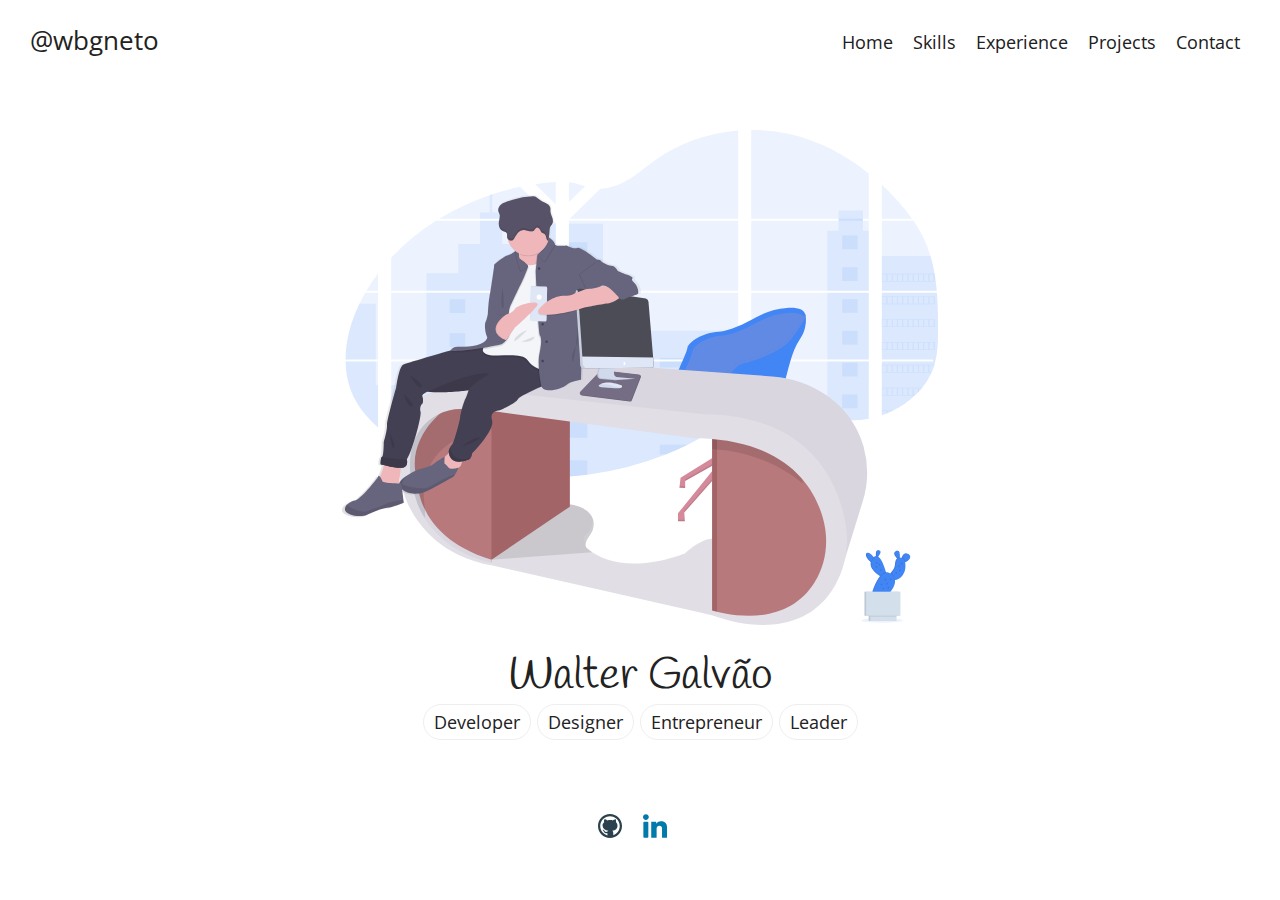
==== index.html @ 32a5474f "Home Page" ====
<!doctype html>
<html lang="en">
<head>
    <meta charset="UTF-8">
    <meta name="viewport"
          content="width=device-width, user-scalable=no, initial-scale=1.0, maximum-scale=1.0, minimum-scale=1.0">
    <meta http-equiv="X-UA-Compatible" content="ie=edge">
    <link href="https://fonts.googleapis.com/css?family=Handlee|Open+Sans|Pacifico&display=swap" rel="stylesheet">
    <link rel="stylesheet" href="css/reset.css">
    <link rel="stylesheet" href="css/main.css">
    <title>Walter Galvao</title>
</head>
<body>
        <header>
            <nav class="navigation">
                <div class="navigation__logo">@wbgneto</div>
                <ul class="navigation__menu" role="menu">
                    <li class="navigation__item">
                        <a href="#" class="navigation__link">Home</a>
                    </li>
                    <li class="navigation__item">
                        <a href="#" class="navigation__link">Skills</a>
                    </li>
                    <li class="navigation__item">
                        <a href="#" class="navigation__link">Experience</a>
                    </li>
                    <li class="navigation__item">
                        <a href="#" class="navigation__link">Projects</a>
                    </li>
                    <li class="navigation__item">
                        <a href="#" class="navigation__link">Contact</a>
                    </li>
                </ul>
            </nav>
        </header>
        <main>
            <div class="cover">
                <div class="container content">
                    <img src="images/dev.svg" class="content__image">
                    <h1 class="content__title default-cursor">Walter Galvão</h1>

                    <div class="content__subheader">
                        <span class="pill default-cursor">Developer</span>
                        <span class="pill default-cursor">Designer</span>
                        <span class="pill default-cursor">Entrepreneur</span>
                        <span class="pill default-cursor">Leader</span>
                    </div>

                    <div class="social">
                        <a href="http://gitlab.com/wbgneto" target="_blank">
                            <img src="images/icons/github.svg" class="social__icon">
                        </a>
                        <a href="https://www.linkedin.com/in/wbgneto/" target="_blank">
                            <img src="images/icons/linkedin.svg" class="social__icon">
                        </a>
                    </div>
                </div>
            </div>
        </main>
    <script src="js/main.js"></script>
</body>
</html>
---- css/main.css ----
body {
    font-size: 22px;
    font-family: 'Open Sans', sans-serif;
}

a {
    text-decoration: none;
}

.container {
    max-width: 1200px;
    margin: 0 auto;
}

.navigation {
    min-height: 80px;
    padding: 0 30px;
    display: flex;
    flex-wrap: wrap;
    justify-content: space-between;
    align-items: center;
}

.navigation__logo {
    font-size: 1.2em;
}

.navigation__menu {
    display: flex;
}

.navigation__item {
    padding: 10px;
}

.navigation__item:first-child {
    padding-left: 0;
}

.navigation__link {
    font-size: 0.8em;
    text-decoration: none;
    color: #202020;
}
.navigation__link:hover {
    text-decoration: underline;
}

.cover {
    height: calc(100vh - 80px);
    padding: 0 10px;
}

.content {
    padding: 50px 0;
    text-align: center;
}

.content__image {
    height: 500px;
    max-height: 55vh;
    max-width: 100%;
}

.content__title {
    margin-top: 30px;
    font-size: 2em;
    font-family: 'Handlee', cursive;
}

.content__subtitle {
    margin-top: 20px;
}

.social {
    margin-top: 80px;
}

.social__icon {
    height: 24px;
    margin-right: 15px;
}

.social__icon:first-child {
    margin-right: 15px;
}

.content__subheader {
    margin-top: 10px;
}

.pill {
    padding: 5px 10px;
    border: 1px solid #eee;
    border-radius: 20px;
    font-size: 0.8em;
}

.default-cursor:hover {
    cursor: default;
}
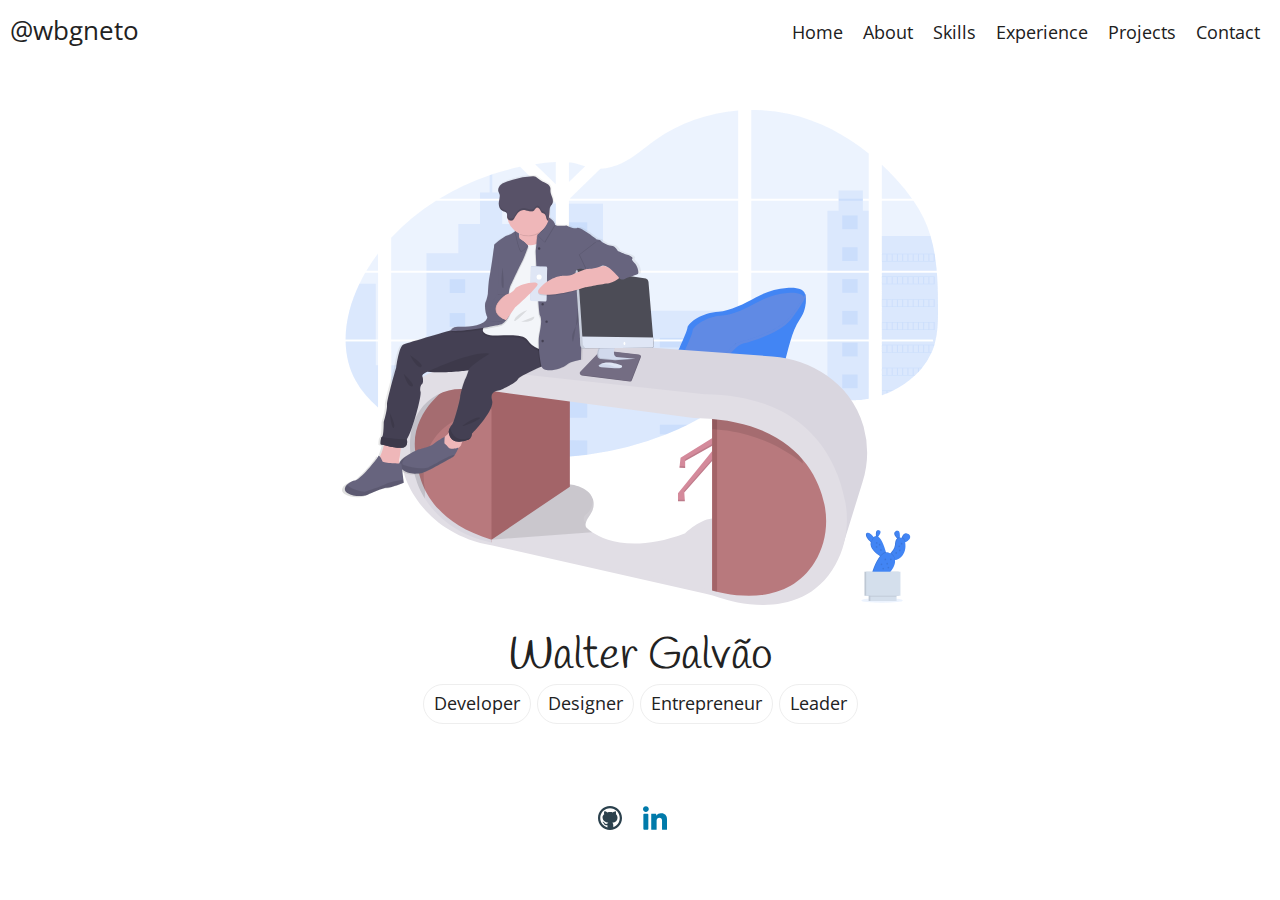
==== commit d7bd7d7b: "Skills & About page" ====
--- a/index.html
+++ b/index.html
@@ -8,42 +8,51 @@
     <link href="https://fonts.googleapis.com/css?family=Handlee|Open+Sans|Pacifico&display=swap" rel="stylesheet">
     <link rel="stylesheet" href="css/reset.css">
     <link rel="stylesheet" href="css/main.css">
-    <title>Walter Galvao</title>
+    <link rel="stylesheet" href="css/navigation.css">
+    <link rel="stylesheet" href="css/utilities.css">
+    <link rel="stylesheet" href="css/components.css">
+    <link rel="stylesheet" href="css/home.css">
+    <link rel="shortcut icon" type="image/png" href="images/favicon.png"/>
+    <title>Walter Galvão</title>
 </head>
 <body>
-        <header>
-            <nav class="navigation">
-                <div class="navigation__logo">@wbgneto</div>
-                <ul class="navigation__menu" role="menu">
-                    <li class="navigation__item">
-                        <a href="#" class="navigation__link">Home</a>
-                    </li>
-                    <li class="navigation__item">
-                        <a href="#" class="navigation__link">Skills</a>
-                    </li>
-                    <li class="navigation__item">
-                        <a href="#" class="navigation__link">Experience</a>
-                    </li>
-                    <li class="navigation__item">
-                        <a href="#" class="navigation__link">Projects</a>
-                    </li>
-                    <li class="navigation__item">
-                        <a href="#" class="navigation__link">Contact</a>
-                    </li>
-                </ul>
-            </nav>
-        </header>
-        <main>
-            <div class="cover">
-                <div class="container content">
-                    <img src="images/dev.svg" class="content__image">
-                    <h1 class="content__title default-cursor">Walter Galvão</h1>
+    <header>
+        <nav class="navigation">
+            <div class="navigation__logo">@wbgneto</div>
+            <ul class="navigation__menu" role="menu">
+                <li class="navigation__item">
+                    <a href="index.html" class="navigation__link">Home</a>
+                </li>
+                <li class="navigation__item">
+                    <a href="about.html" class="navigation__link">About</a>
+                </li>
+                <li class="navigation__item">
+                    <a href="skills.html" class="navigation__link">Skills</a>
+                </li>
+                <li class="navigation__item">
+                    <a href="experience.html" class="navigation__link">Experience</a>
+                </li>
+                <li class="navigation__item">
+                    <a href="projects.html" class="navigation__link">Projects</a>
+                </li>
+                <li class="navigation__item">
+                    <a href="contact.html" class="navigation__link">Contact</a>
+                </li>
+            </ul>
+        </nav>
+    </header>
+    <main>
+        <div class="cover">
+            <div class="home content">
+                <div class="container">
+                    <img src="images/dev.svg" class="home__image">
+                    <h1 class="home__title default-cursor">Walter Galvão</h1>
 
-                    <div class="content__subheader">
-                        <span class="pill default-cursor">Developer</span>
-                        <span class="pill default-cursor">Designer</span>
-                        <span class="pill default-cursor">Entrepreneur</span>
-                        <span class="pill default-cursor">Leader</span>
+                    <div class="home__subheader">
+                        <span class="home__role pill default-cursor">Developer</span>
+                        <span class="home__role pill default-cursor">Designer</span>
+                        <span class="home__role pill default-cursor">Entrepreneur</span>
+                        <span class="home__role pill default-cursor">Leader</span>
                     </div>
 
                     <div class="social">
@@ -56,7 +65,8 @@
                     </div>
                 </div>
             </div>
-        </main>
+        </div>
+    </main>
     <script src="js/main.js"></script>
 </body>
 </html>--- a/css/main.css
+++ b/css/main.css
@@ -7,95 +7,62 @@
     text-decoration: none;
 }
 
+hr {
+    display: block;
+    height: 1px;
+    border: 0;
+    border-top: 1px solid #eee;
+    margin: 1em 0;
+    padding: 0;
+}
+
+small {
+    font-size: 0.7em;
+}
+
 .container {
     max-width: 1200px;
     margin: 0 auto;
 }
 
-.navigation {
-    min-height: 80px;
-    padding: 0 30px;
-    display: flex;
-    flex-wrap: wrap;
-    justify-content: space-between;
-    align-items: center;
-}
-
-.navigation__logo {
-    font-size: 1.2em;
-}
-
-.navigation__menu {
-    display: flex;
-}
-
-.navigation__item {
-    padding: 10px;
-}
-
-.navigation__item:first-child {
-    padding-left: 0;
-}
-
-.navigation__link {
-    font-size: 0.8em;
-    text-decoration: none;
-    color: #202020;
-}
-.navigation__link:hover {
-    text-decoration: underline;
-}
-
-.cover {
-    height: calc(100vh - 80px);
-    padding: 0 10px;
+.small-container {
+    max-width: 720px;
+    margin: 0 auto;
 }
 
 .content {
-    padding: 50px 0;
-    text-align: center;
+    padding: 50px 10px;
 }
 
-.content__image {
-    height: 500px;
-    max-height: 55vh;
-    max-width: 100%;
+.page-title {
+    font-size: 2em;
+    padding: 10px 0 10px 0;
+    font-family: 'Arvo', serif;
 }
 
-.content__title {
-    margin-top: 30px;
-    font-size: 2em;
-    font-family: 'Handlee', cursive;
+.sub-title {
+    font-size: 1em;
+    padding: 10px 0 10px 0;
+    font-family: 'Arvo', serif;
 }
 
-.content__subtitle {
-    margin-top: 20px;
+.row {
+    width: auto;
+    display: flex;
+    flex-direction: row;
+    flex-wrap: wrap;
+    flex-basis: 0;
+    flex-grow: 1;
 }
 
-.social {
-    margin-top: 80px;
+.col-6 {
+    width: 50%;
 }
 
-.social__icon {
-    height: 24px;
-    margin-right: 15px;
+.col, .col-12 {
+    width: 100%;
 }
 
-.social__icon:first-child {
-    margin-right: 15px;
-}
-
-.content__subheader {
-    margin-top: 10px;
-}
-
-.pill {
-    padding: 5px 10px;
-    border: 1px solid #eee;
-    border-radius: 20px;
-    font-size: 0.8em;
-}
-
-.default-cursor:hover {
-    cursor: default;
+.bg-gray {
+    background-color: #f9f9f9;
 }--- a/css/navigation.css
+++ b/css/navigation.css
@@ -0,0 +1,35 @@
+.navigation {
+    background: #fff;
+    min-height: 60px;
+    padding: 0 10px;
+    display: flex;
+    flex-wrap: wrap;
+    justify-content: space-between;
+    align-items: center;
+}
+
+.navigation__logo {
+    font-size: 1.2em;
+}
+
+.navigation__menu {
+    display: flex;
+}
+
+.navigation__item {
+    padding: 10px;
+}
+
+.navigation__item:first-child {
+    padding-left: 0;
+}
+
+.navigation__link {
+    font-size: 0.8em;
+    text-decoration: none;
+    color: #202020;
+}
+
+.navigation__link:hover {
+    text-decoration: underline;
+}--- a/css/utilities.css
+++ b/css/utilities.css
@@ -0,0 +1,24 @@
+.text-center {
+    text-align: center;
+}
+
+.mt-10 {
+    margin-top: 10px;
+}
+
+.w-100 {
+    width: 100%;
+}
+
+.p-10 {
+    padding: 10px;
+}
+
+.px-10 {
+    padding-left: 10px;
+    padding-right: 10px;
+}
+
+.default-cursor:hover {
+    cursor: default;
+}--- a/css/components.css
+++ b/css/components.css
@@ -0,0 +1,30 @@
+/* ===PILLS=== */
+
+
+/* ===PILLS=== */
+.pill {
+    padding: 5px 10px;
+    border: 1px solid #eee;
+    border-radius: 20px;
+    font-size: 0.8em;
+}
+
+/* ===PROGRESS BAR=== */
+.progress-bar {
+    background: #ddd;
+    width: 100%;
+    border-radius: 10px;
+}
+
+.progress-bar--fill {
+    text-align: right;
+    background-color: #4285F4;
+    border-radius: 10px;
+    font-size: 0.6em;
+    padding: 2px 5px;
+    color: #fff;
+}
+
+.progress-bar--green {
+    background-color: #68bf2a;
+}--- a/css/home.css
+++ b/css/home.css
@@ -0,0 +1,47 @@
+.cover {
+    height: calc(100vh - 60px);
+    padding: 0 10px;
+}
+
+.home {
+    text-align: center;
+}
+
+.home__role {
+    display: inline-block;
+    margin-top: 15px;
+    padding: 10px;
+}
+
+.home__image {
+    height: 500px;
+    max-height: 55vh;
+    max-width: 100%;
+}
+
+.home__title {
+    margin-top: 30px;
+    font-size: 2em;
+    font-family: 'Handlee', cursive;
+}
+
+.home__subtitle {
+    margin-top: 20px;
+}
+
+.home__subheader {
+    margin-top: -10px;
+}
+
+.social {
+    margin-top: 80px;
+}
+
+.social__icon {
+    height: 24px;
+    margin-right: 15px;
+}
+
+.social__icon:first-child {
+    margin-right: 15px;
+}
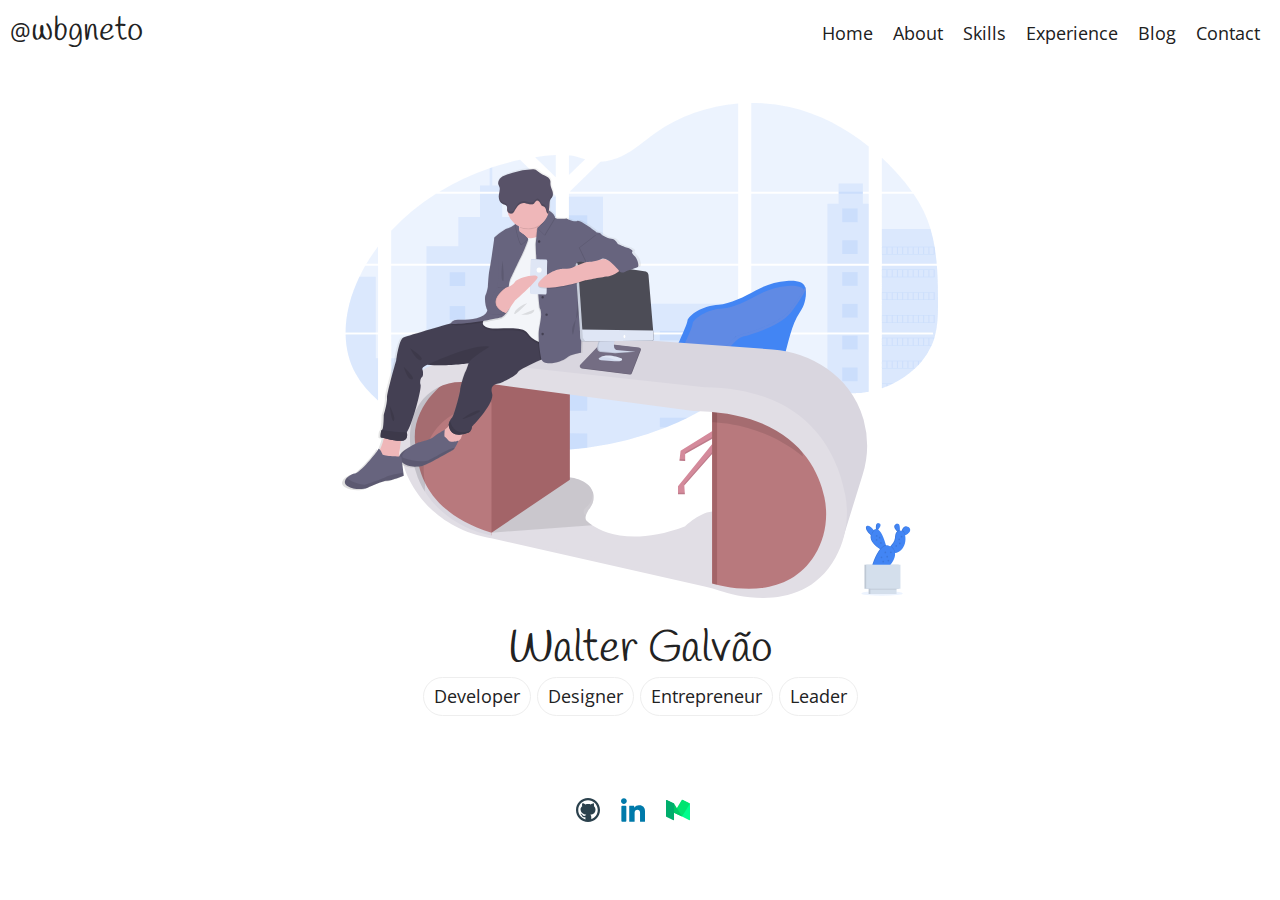
==== commit 04727180: "Contact Page" ====
--- a/index.html
+++ b/index.html
@@ -18,7 +18,7 @@
 <body>
     <header>
         <nav class="navigation">
-            <div class="navigation__logo">@wbgneto</div>
+            <div class="navigation__logo"><span class="navigation__at">@</span>wbgneto</div>
             <ul class="navigation__menu" role="menu">
                 <li class="navigation__item">
                     <a href="index.html" class="navigation__link">Home</a>
@@ -33,7 +33,7 @@
                     <a href="experience.html" class="navigation__link">Experience</a>
                 </li>
                 <li class="navigation__item">
-                    <a href="projects.html" class="navigation__link">Projects</a>
+                    <a href="blog.html" class="navigation__link">Blog</a>
                 </li>
                 <li class="navigation__item">
                     <a href="contact.html" class="navigation__link">Contact</a>
@@ -62,11 +62,13 @@
                         <a href="https://www.linkedin.com/in/wbgneto/" target="_blank">
                             <img src="images/icons/linkedin.svg" class="social__icon">
                         </a>
+                        <a href="https://www.medium.com/@wbgneto/" target="_blank">
+                            <img src="images/icons/medium.svg" class="social__icon">
+                        </a>
                     </div>
                 </div>
             </div>
         </div>
     </main>
-    <script src="js/main.js"></script>
 </body>
 </html>--- a/css/main.css
+++ b/css/main.css
@@ -5,6 +5,7 @@
 
 a {
     text-decoration: none;
+    color: #4285F4;
 }
 
 hr {
--- a/css/navigation.css
+++ b/css/navigation.css
@@ -1,6 +1,6 @@
 .navigation {
     background: #fff;
-    min-height: 60px;
+    margin-top: 10px;
     padding: 0 10px;
     display: flex;
     flex-wrap: wrap;
@@ -8,12 +8,19 @@
     align-items: center;
 }
 
+.navigation__at {
+    font-family: 'Open Sans';
+    font-size: 0.7em;
+}
+
 .navigation__logo {
-    font-size: 1.2em;
+    font-size: 1.5em;
+    font-family: 'Handlee', cursive;
 }
 
 .navigation__menu {
     display: flex;
+    flex-wrap: wrap;
 }
 
 .navigation__item {
--- a/css/utilities.css
+++ b/css/utilities.css
@@ -21,4 +21,12 @@
 
 .default-cursor:hover {
     cursor: default;
+}
+
+.d-none {
+    display: none;
+}
+
+.d-block {
+    display: block;
 }--- a/css/components.css
+++ b/css/components.css
@@ -1,8 +1,6 @@
-/* ===PILLS=== */
-
-
 /* ===PILLS=== */
 .pill {
+    display: inline-block;
     padding: 5px 10px;
     border: 1px solid #eee;
     border-radius: 20px;
--- a/css/home.css
+++ b/css/home.css
@@ -8,7 +8,6 @@
 }
 
 .home__role {
-    display: inline-block;
     margin-top: 15px;
     padding: 10px;
 }
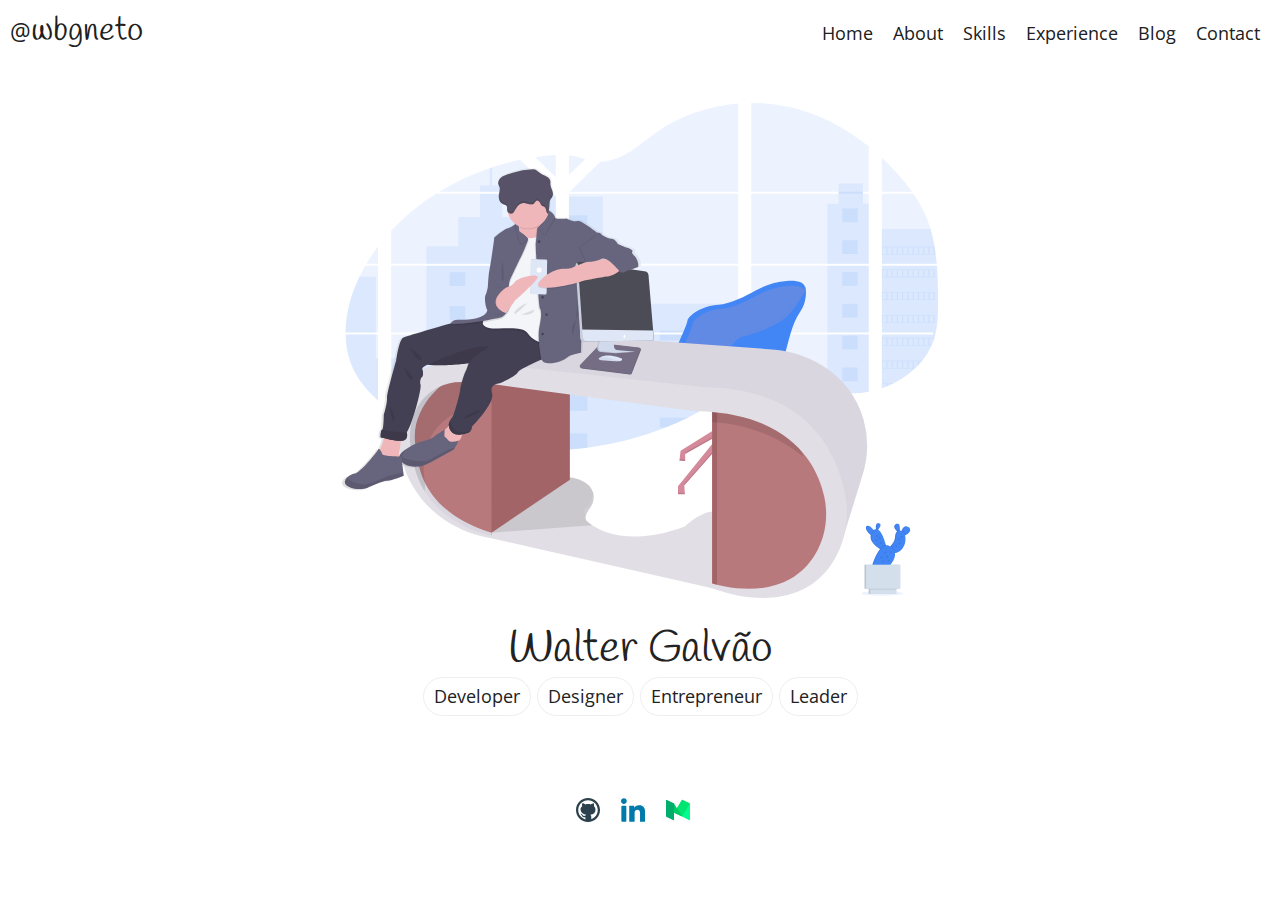
==== commit a842bad5: "UX & Text adjustments" ====
--- a/index.html
+++ b/index.html
@@ -18,7 +18,9 @@
 <body>
     <header>
         <nav class="navigation">
-            <div class="navigation__logo"><span class="navigation__at">@</span>wbgneto</div>
+            <a href="index.html" class="navigation__logo">
+                <span class="navigation__at">@</span>wbgneto
+            </a>
             <ul class="navigation__menu" role="menu">
                 <li class="navigation__item">
                     <a href="index.html" class="navigation__link">Home</a>
@@ -39,6 +41,39 @@
                     <a href="contact.html" class="navigation__link">Contact</a>
                 </li>
             </ul>
+            <button type="button" class="navigation__open" id="openNavigation">
+                <img alt="Navigation" src="images/menu.svg" class="navigation__hamburguer">
+            </button>
+            <div class="navigation__drawer" id="navigationDrawer">
+                <div class="navigation__container">
+                    <h3 class="navigation__title">Navigation</h3>
+                    <ul class="navigation__mobile" role="menu">
+                        <li class="navigation__mobile-item">
+                            <a href="index.html" class="navigation__mobile-link">Home</a>
+                        </li>
+                        <li class="navigation__mobile-item">
+                            <a href="about.html" class="navigation__mobile-link">About</a>
+                        </li>
+                        <li class="navigation__mobile-item">
+                            <a href="skills.html" class="navigation__mobile-link">Skills</a>
+                        </li>
+                        <li class="navigation__mobile-item">
+                            <a href="experience.html" class="navigation__mobile-link">Experience</a>
+                        </li>
+                        <li class="navigation__mobile-item">
+                            <a href="blog.html" class="navigation__mobile-link">Blog</a>
+                        </li>
+                        <li class="navigation__mobile-item">
+                            <a href="contact.html" class="navigation__mobile-link">Contact</a>
+                        </li>
+                    </ul>
+                </div>
+
+                <button type="button" class="navigation__close" id="closeNavigation">
+                    &times;
+                </button>
+            </div>
+            <div class="navigation__mask" id="navigationMask"></div>
         </nav>
     </header>
     <main>
@@ -70,5 +105,6 @@
             </div>
         </div>
     </main>
+    <script src="js/main.js"></script>
 </body>
 </html>--- a/css/navigation.css
+++ b/css/navigation.css
@@ -16,6 +16,7 @@
 .navigation__logo {
     font-size: 1.5em;
     font-family: 'Handlee', cursive;
+    color: #202020;
 }
 
 .navigation__menu {
@@ -39,4 +40,107 @@
 
 .navigation__link:hover {
     text-decoration: underline;
+}
+
+/*===Mobile Menu===*/
+.navigation__drawer {
+    position: fixed;
+    top: 0;
+    left: 0;
+    height: 100vh;
+    background: #fff;
+    width: 80vw;
+    max-width: 300px;
+    -webkit-transition: all 400ms;
+    transition: all 400ms;
+    z-index: 100;
+    margin-left: -80vw;
+}
+
+.navigation__mask {
+    display: none;
+    width: 100vw;
+    margin-left: 200vw;
+    height: 100vh;
+    position: fixed;
+    top: 0;
+    left: 0;
+    background: rgba(0,0,0,0.8);
+    z-index: 10;
+    -webkit-transition: all 1000ms;
+    transition: all 1000ms;
+}
+
+.navigation__mask--visible {
+    margin-left: 0vw;
+}
+
+.navigation__mask:hover {
+    cursor: pointer;
+}
+
+.navigation__open {
+    display: none;
+    border: none;
+    font-size: 0.5em;
+    padding: 10px 5px;
+    border-radius: 50%;
+    background: none;
+    color: #909090;
+}
+.navigation__hamburguer {
+    height: 30px;
+    width: 30px;
+}
+
+.navigation__close {
+    position: absolute;
+    top: 0;
+    right: 0;
+    border: 0;
+    background: none;
+    padding: 20px;
+}
+
+.navigation__container {
+    padding: 20px;
+}
+.navigation__title {
+    font-size: 1.5em;
+    font-family: 'Handlee', cursive;
+}
+
+.navigation__mobile-item {
+    margin: 15px 0;
+}
+
+.navigation__mobile-link {
+    font-size: 0.8em;
+    text-decoration: none;
+    color: #202020;
+    padding: 5px;
+    display: block;
+    width: 100%;
+}
+
+.navigation__mobile-link:hover {
+    text-decoration: underline;
+}
+
+@media (max-width: 768px) {
+    .navigation__drawer--open {
+        margin-left: 0;
+    }
+
+    .navigation__menu {
+        display: none;
+    }
+
+    .navigation__open {
+        display: block;
+    }
+
+    .navigation__mask {
+        display: block;
+    }
 }